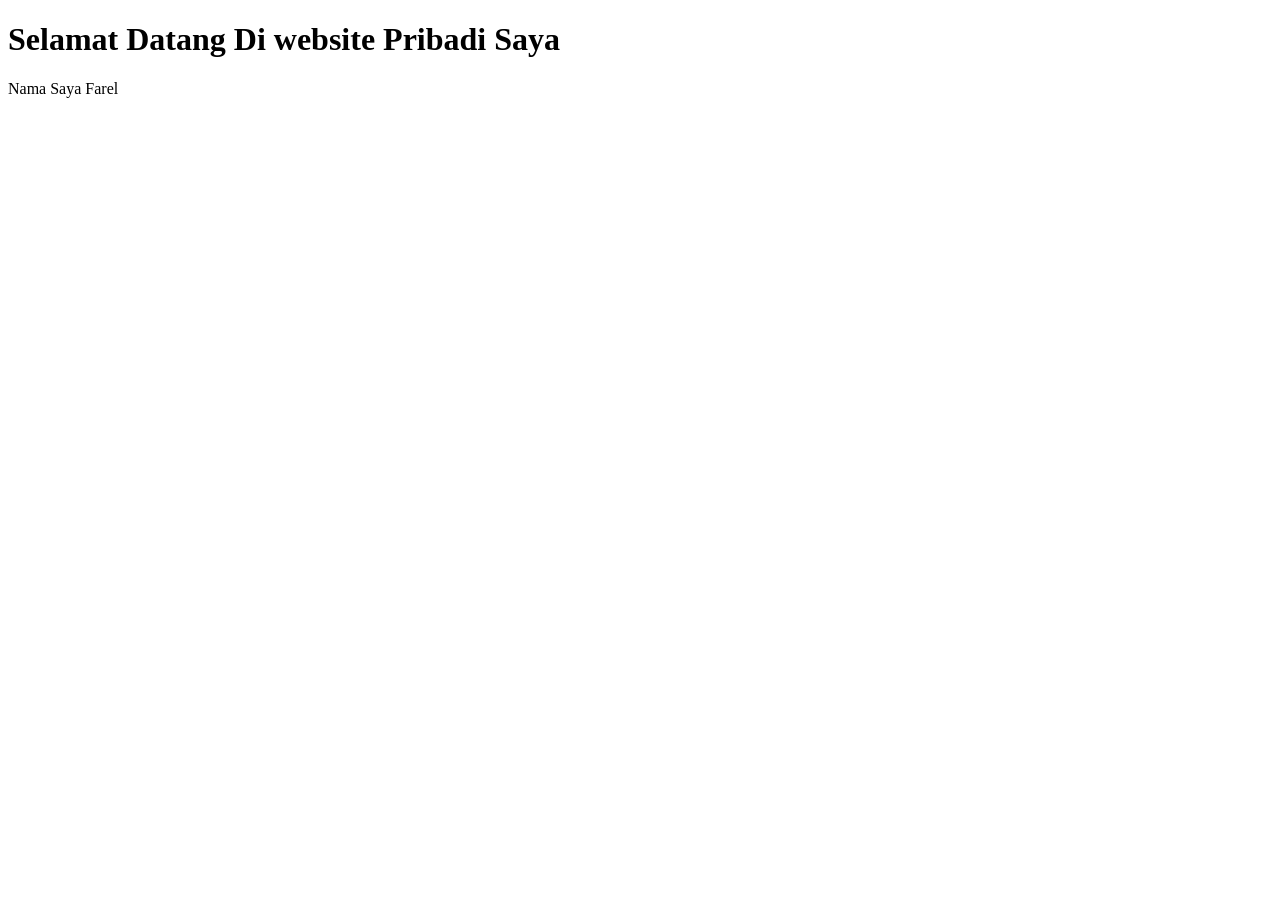
==== index.html @ 72f899a3 "Tambah index.html" ====
<!DOCTYPE html>
<html lang="en">
<head>
    <meta charset="UTF-8">
    <meta name="viewport" content="width=, initial-scale=1.0">
    <title>Document</title>
</head>
<body>
    <h1>Selamat Datang Di website Pribadi Saya </h1>
    </h1>Nama Saya Farel</h2>
    
</body>
</html>
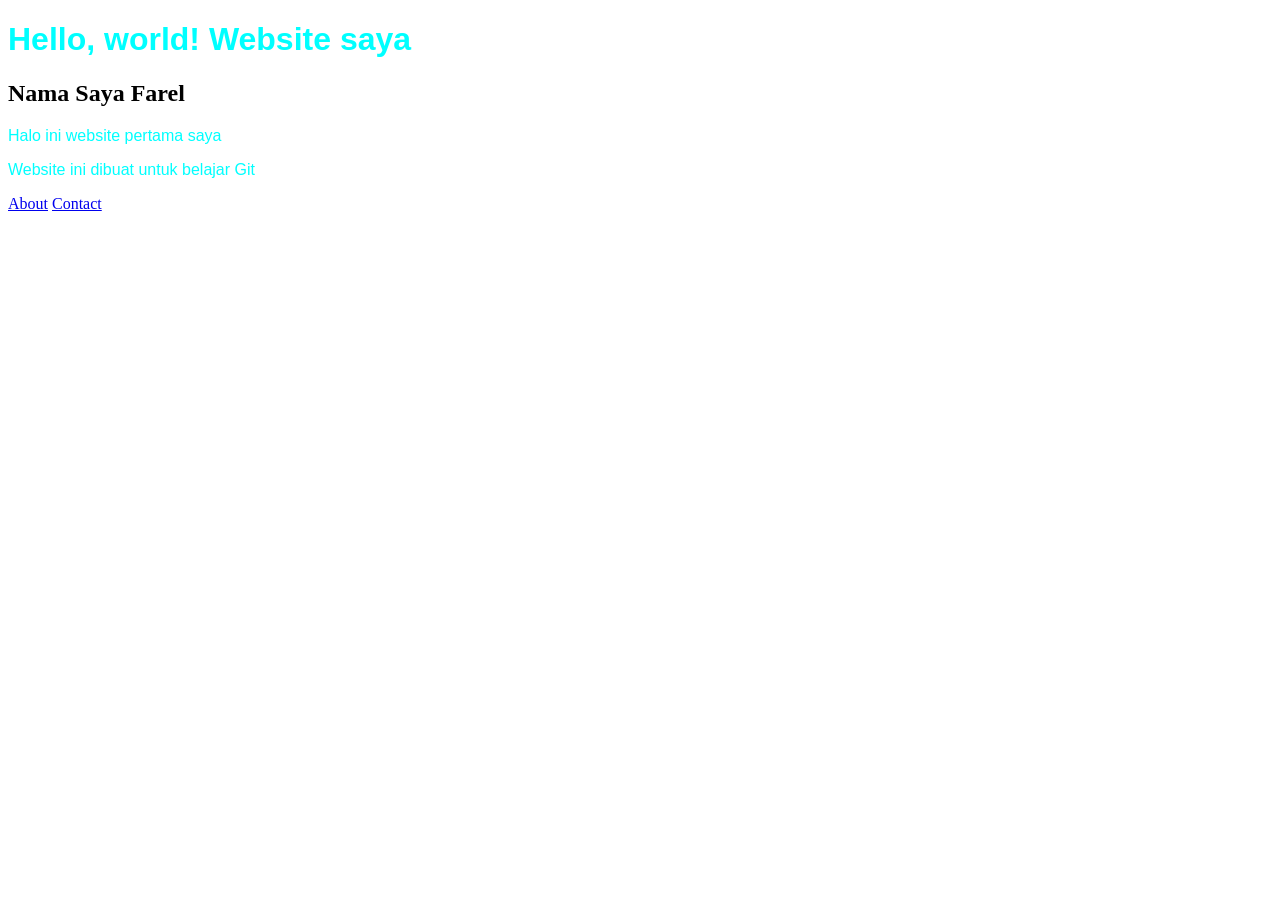
==== commit 7cb8bede: "Update index.html dan tambah style.css" ====
--- a/index.html
+++ b/index.html
@@ -4,10 +4,16 @@
     <meta charset="UTF-8">
     <meta name="viewport" content="width=, initial-scale=1.0">
     <title>Document</title>
+    <link rel="stylesheet" href="style.css">
 </head>
 <body>
-    <h1>Selamat Datang Di website Pribadi Saya </h1>
-    </h1>Nama Saya Farel</h2>
-    
+    <h1 style="color: aqua; ">Hello, world! Website saya</h1>
+    <h2>Nama Saya Farel</h2>
+
+    <p class="WebPertamaSaya">Halo ini website pertama saya</p>
+    <p>Website ini dibuat untuk belajar Git</p>
+
+    <a href="about.html">About</a>
+    <a href="contact.html">Contact</a>
 </body>
 </html>
--- a/style.css
+++ b/style.css
@@ -0,0 +1,8 @@
+p {
+    font-family : Arial, sans-serif;
+    color:#00ffff;
+}
+h1 {
+    font-family : Arial, sans-serif;
+    color:#0000ff;
+}
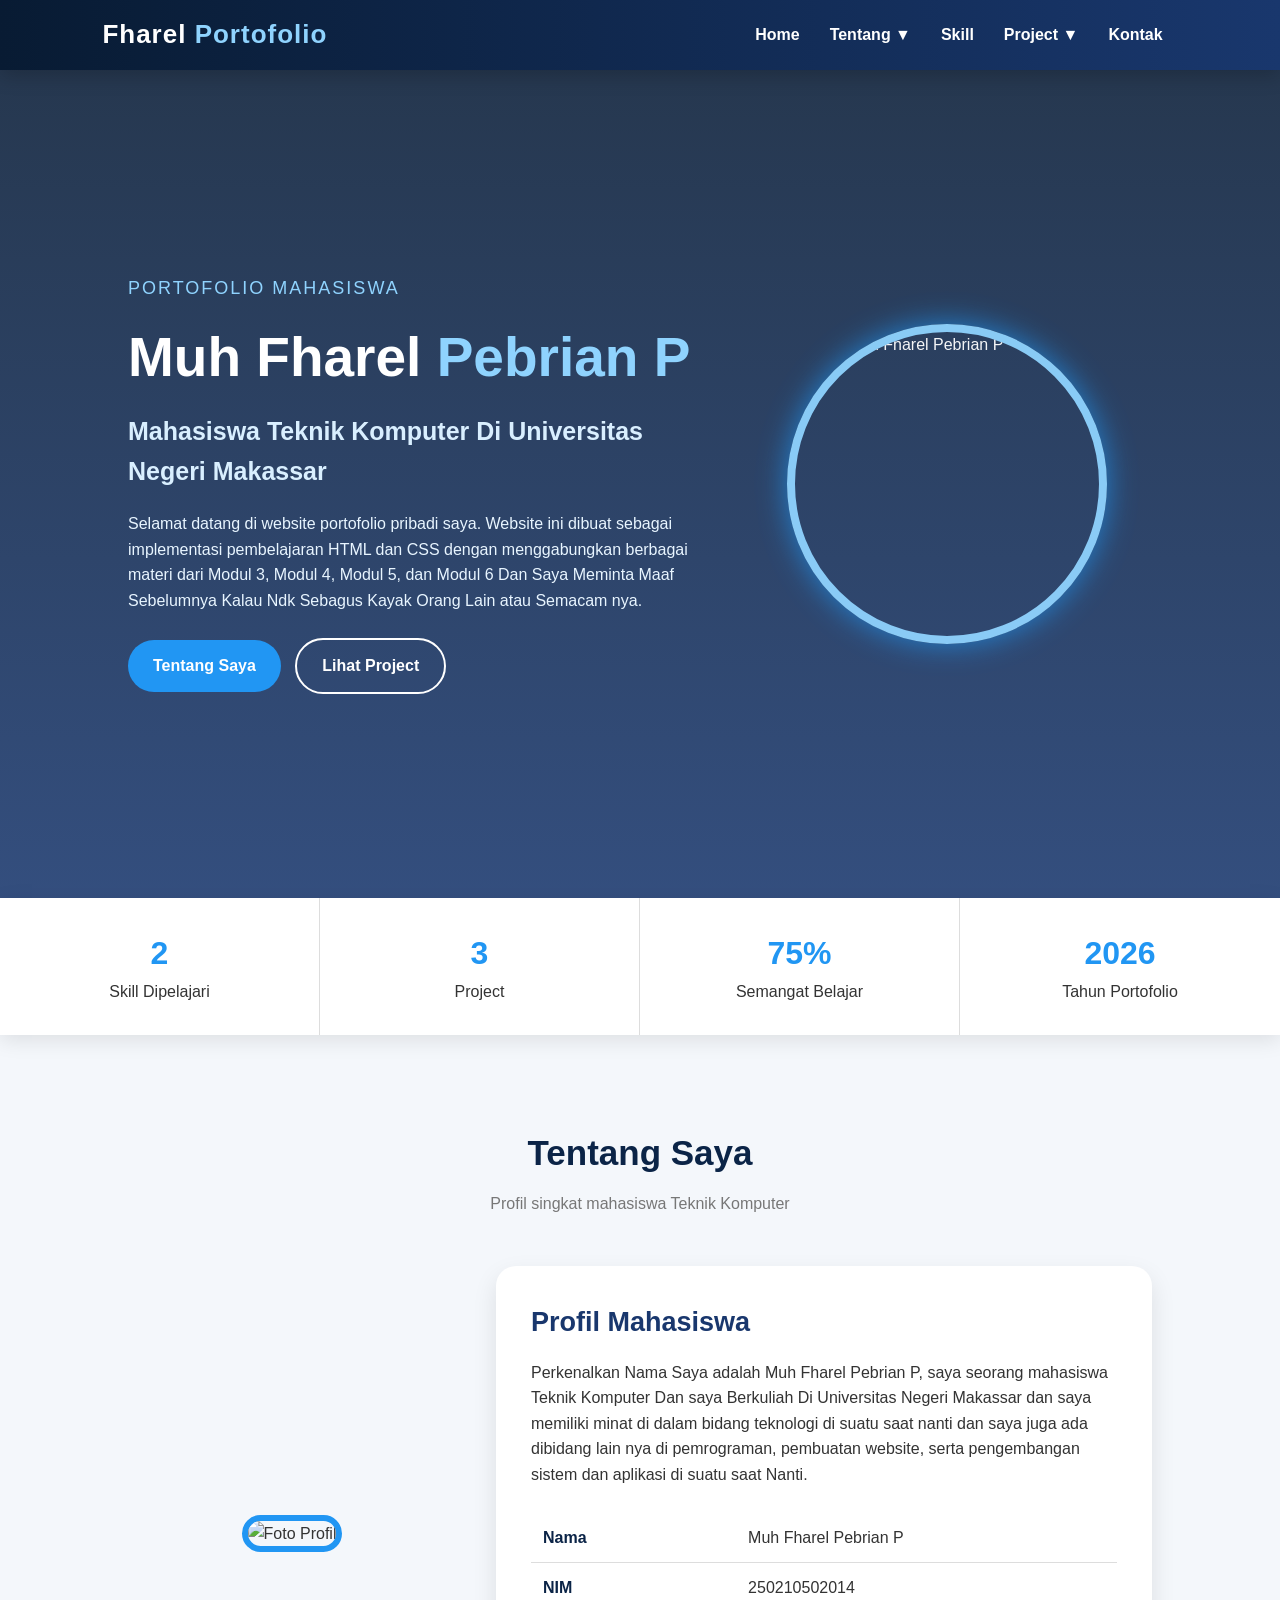
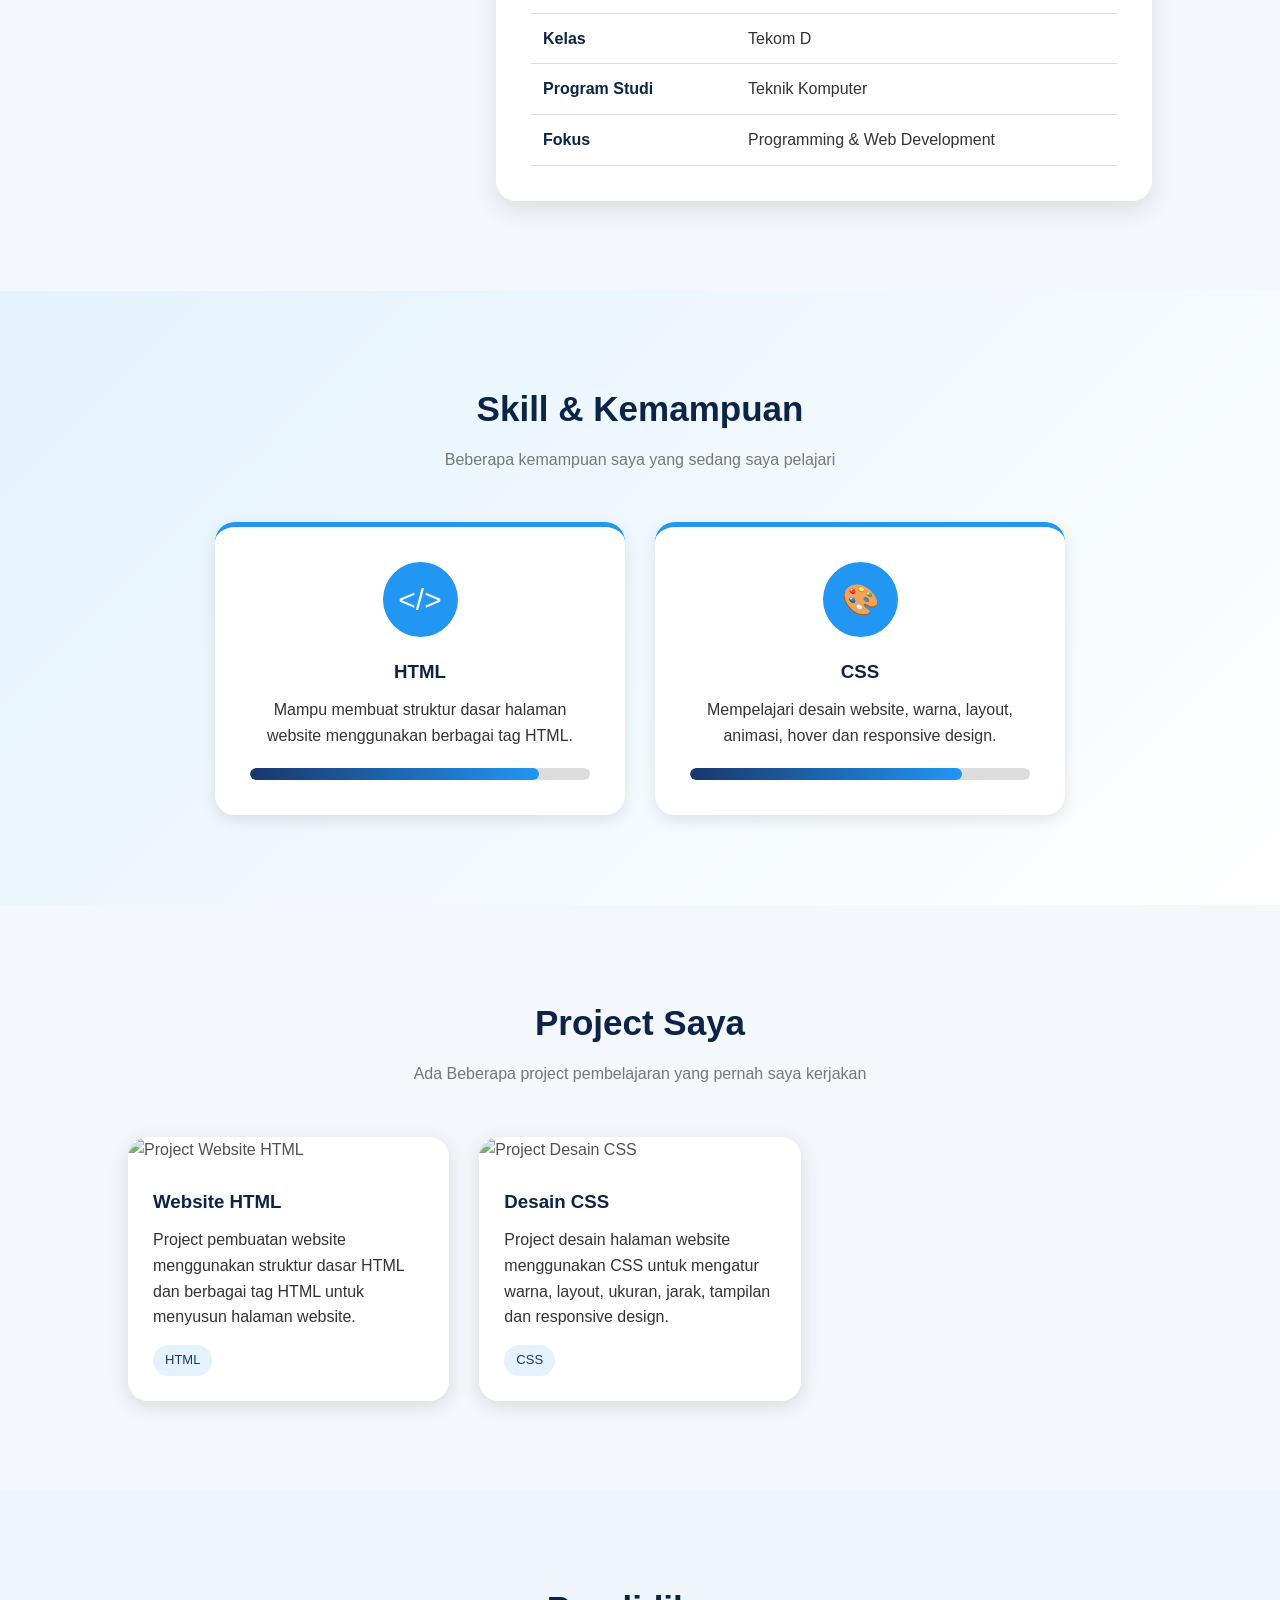
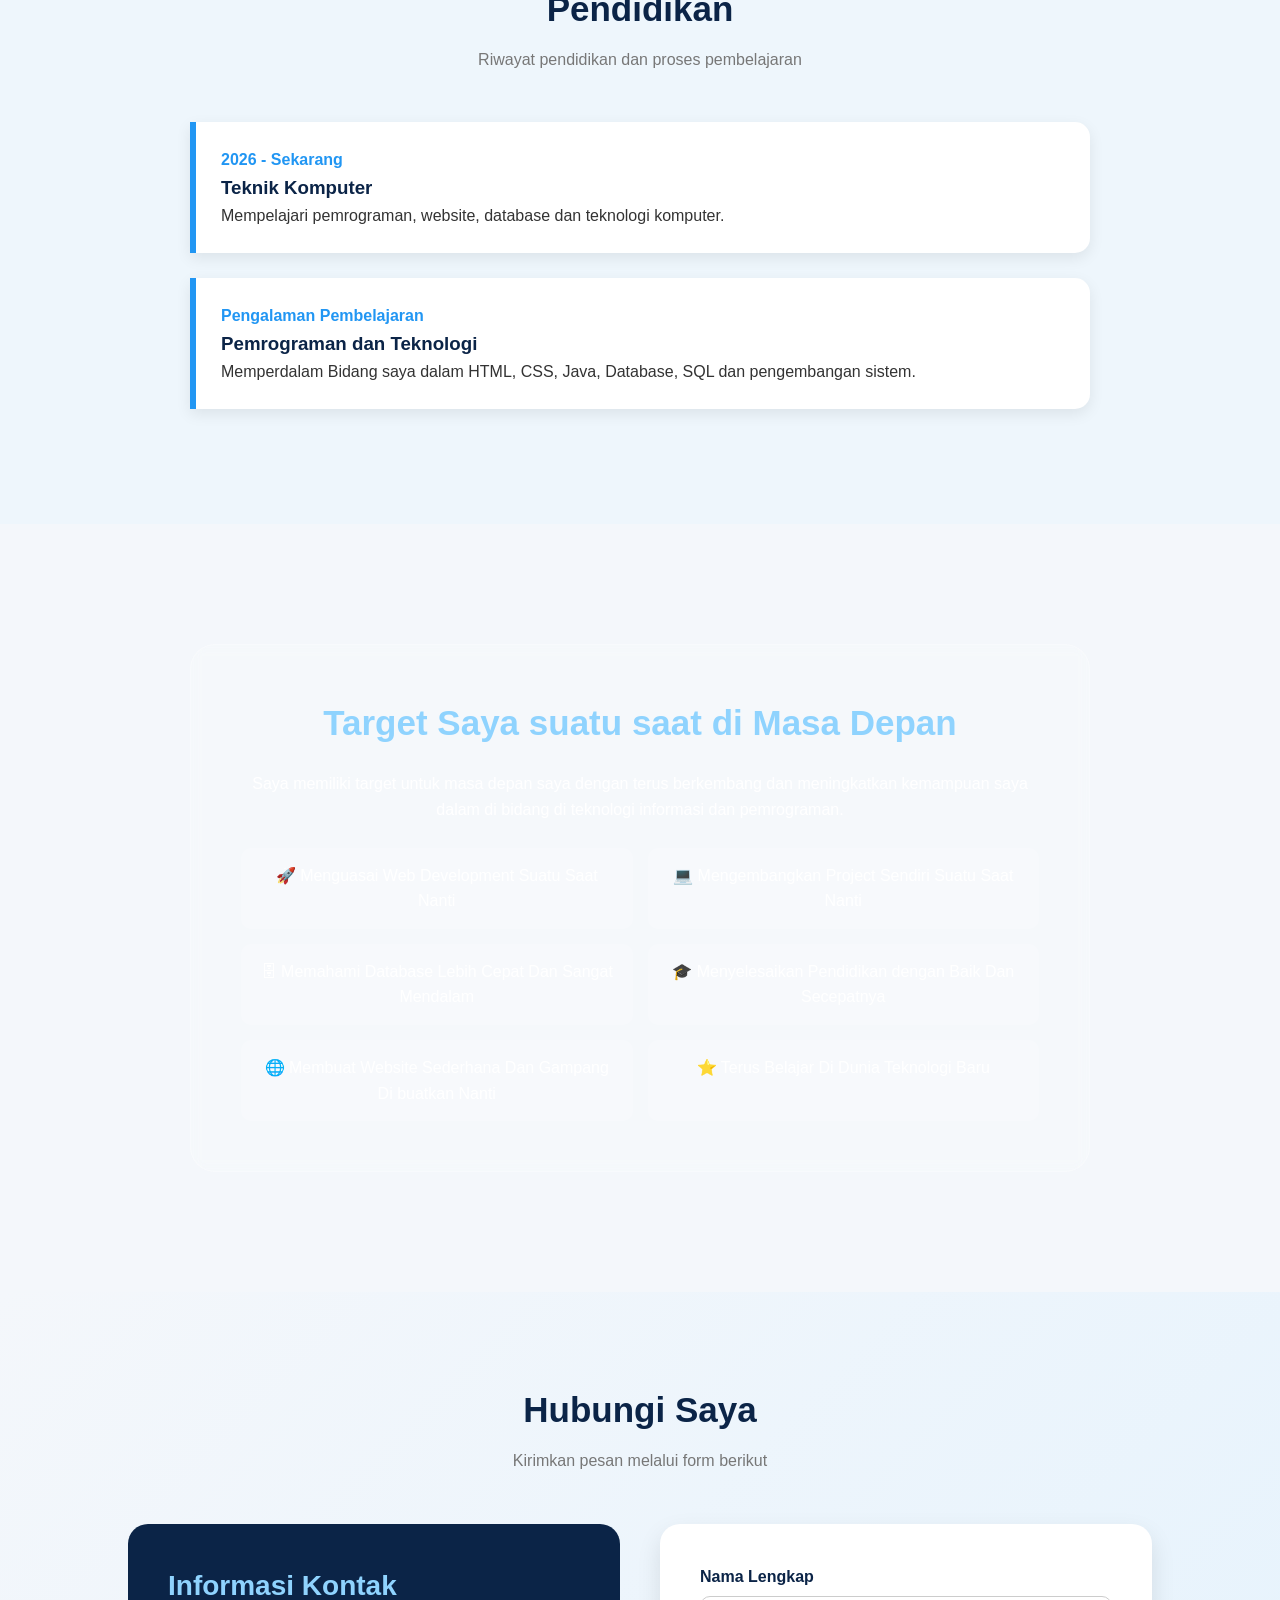
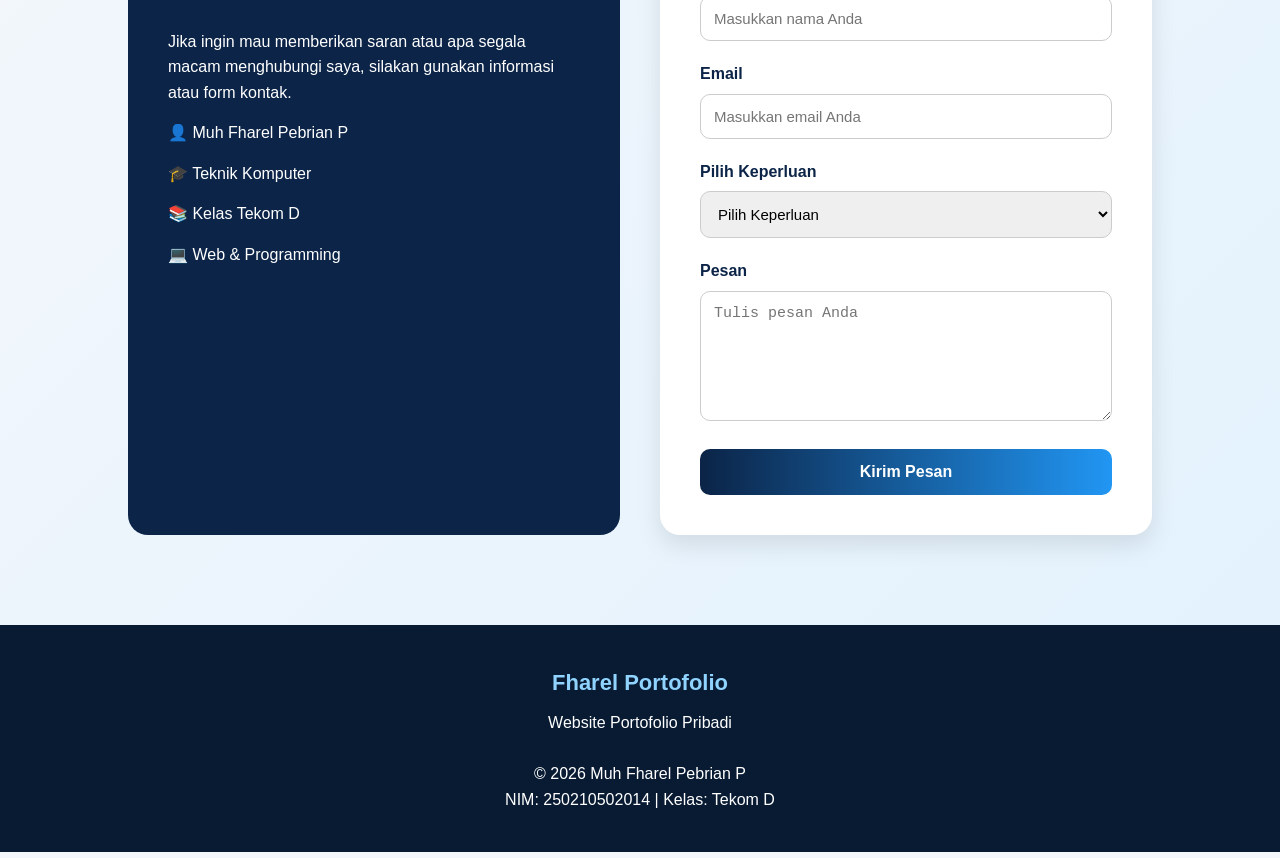
==== commit 5e287766: "Update" ====
--- a/index.html
+++ b/index.html
@@ -1,19 +1,2375 @@
 <!DOCTYPE html>
-<html lang="en">
+<html lang="id">
+
 <head>
+
     <meta charset="UTF-8">
-    <meta name="viewport" content="width=, initial-scale=1.0">
-    <title>Document</title>
-    <link rel="stylesheet" href="style.css">
+
+    <meta name="viewport" content="width=device-width, initial-scale=1.0">
+
+    <title>Portofolio | Muh Fharel Pebrian P</title>
+
+
+    <style>
+
+        /* =========================================
+        RESET DAN PENGATURAN DASAR
+        ========================================= */
+
+        * {
+            margin: 0;
+            padding: 0;
+            box-sizing: border-box;
+            scroll-behavior: smooth;
+        }
+
+
+        :root {
+            --primary: #0b2447;
+            --secondary: #19376d;
+            --blue: #2196f3;
+            --light-blue: #8fd3fe;
+            --dark: #081b33;
+            --white: #ffffff;
+            --gray: #f4f7fb;
+            --text: #333333;
+        }
+
+
+        body {
+            font-family: Arial, Helvetica, sans-serif;
+            background-color: var(--gray);
+            color: var(--text);
+            line-height: 1.6;
+        }
+
+
+        /* =========================================
+        CONTAINER
+        ========================================= */
+
+        .container {
+            width: 100%;
+            max-width: 1200px;
+            margin: auto;
+        }
+
+
+        /* =========================================
+        HEADER DAN NAVBAR
+        ========================================= */
+
+        #header {
+            position: sticky;
+            top: 0;
+            z-index: 999;
+
+            background:
+                linear-gradient(
+                    90deg,
+                    var(--dark),
+                    var(--secondary)
+                );
+
+            box-shadow:
+                0 5px 20px
+                rgba(0, 0, 0, 0.2);
+        }
+
+
+        .navbar {
+            width: 100%;
+            min-height: 70px;
+
+            padding: 0 8%;
+
+            display: flex;
+            justify-content: space-between;
+            align-items: center;
+        }
+
+
+        /* =========================================
+        LOGO
+        ========================================= */
+
+        .logo {
+            color: var(--white);
+
+            font-size: 26px;
+
+            font-weight: bold;
+
+            letter-spacing: 1px;
+        }
+
+
+        .logo span {
+            color: var(--light-blue);
+        }
+
+
+
+
+        .menu {
+            list-style: none;
+
+            display: flex;
+
+            align-items: center;
+        }
+
+
+        .menu li {
+            position: relative;
+
+            list-style: none;
+        }
+
+
+        .menu li a {
+            display: block;
+
+            padding: 22px 15px;
+
+            color: white;
+
+            text-decoration: none;
+
+            font-weight: bold;
+
+            transition: 0.3s;
+        }
+
+
+        .menu li a:hover {
+            background:
+                rgba(255, 255, 255, 0.1);
+
+            color: var(--light-blue);
+        }
+
+
+        /* =========================================
+        DROPDOWN MENU
+        ========================================= */
+
+        .dropdown-content {
+            display: none;
+
+            position: absolute;
+
+            top: 100%;
+            left: 0;
+
+            min-width: 180px;
+
+            background: white;
+
+            border-radius:
+                0 0 10px 10px;
+
+            box-shadow:
+                0 10px 20px
+                rgba(0, 0, 0, 0.2);
+
+            overflow: hidden;
+        }
+
+
+        .dropdown-content li a {
+            color: var(--dark);
+
+            padding: 12px 20px;
+        }
+
+
+        .dropdown-content li a:hover {
+            background: var(--blue);
+
+            color: white;
+        }
+
+
+        .dropdown:hover .dropdown-content {
+            display: block;
+        }
+
+
+        /* =========================================
+        HERO SECTION
+        ========================================= */
+
+        #home {
+            min-height: 92vh;
+
+            display: flex;
+
+            align-items: center;
+
+            justify-content: space-between;
+
+            padding: 70px 10%;
+
+            background:
+
+                linear-gradient(
+                    rgba(8, 27, 51, 0.88),
+                    rgba(25, 55, 109, 0.88)
+                ),
+
+                url("images/project1.jpg");
+
+            background-size: cover;
+
+            background-position: center;
+
+            background-attachment: fixed;
+
+            color: white;
+        }
+
+
+        .hero-text {
+            width: 55%;
+        }
+
+
+        .hero-small {
+            color: var(--light-blue);
+
+            font-size: 18px;
+
+            letter-spacing: 2px;
+        }
+
+
+        .hero-text h1 {
+            font-size: 55px;
+
+            margin: 10px 0;
+        }
+
+
+        .hero-text h1 span {
+            color: var(--light-blue);
+        }
+
+
+        .hero-text h2 {
+            font-size: 25px;
+
+            color: #d9efff;
+
+            margin-bottom: 20px;
+        }
+
+
+        .hero-description {
+            max-width: 600px;
+
+            margin-bottom: 25px;
+
+            color: #e8f5ff;
+        }
+
+
+        /* =========================================
+        BUTTON
+        ========================================= */
+
+        .btn {
+            display: inline-block;
+
+            padding: 13px 25px;
+
+            border-radius: 30px;
+
+            background: var(--blue);
+
+            color: white;
+
+            text-decoration: none;
+
+            font-weight: bold;
+
+            margin-right: 10px;
+
+            transition: 0.3s;
+        }
+
+
+        .btn:hover {
+            background: white;
+
+            color: var(--primary);
+
+            transform:
+                translateY(-5px);
+        }
+
+
+        .btn-outline {
+            background: transparent;
+
+            border: 2px solid white;
+        }
+
+        /* =========================================
+        FOTO PROFIL HERO
+        ========================================= */
+
+        .hero-image {
+            width: 40%;
+
+            display: flex;
+
+            justify-content: center;
+        }
+
+        .hero-image img {
+            width: 320px;
+
+            height: 320px;
+
+            object-fit: cover;
+
+            border:
+                8px solid
+                var(--light-blue);
+
+            border-radius: 50%;
+
+            box-shadow:
+                0 0 30px
+                rgba(33, 150, 243, 0.8);
+
+            opacity: 0.95;
+
+            transition: 0.5s;
+        }
+
+
+        .hero-image img:hover {
+            opacity: 1;
+
+            transform:
+                scale(1.07)
+                rotate(2deg);
+        }
+
+
+        /* =========================================
+        STATISTIK
+        ========================================= */
+
+        .stats {
+            background: white;
+
+            display: grid;
+
+            grid-template-columns:
+                repeat(4, 1fr);
+
+            box-shadow:
+                0 5px 20px
+                rgba(0, 0, 0, 0.1);
+        }
+
+
+        .stat-box {
+            padding: 30px;
+
+            text-align: center;
+
+            border-right:
+                1px solid #dddddd;
+        }
+
+
+        .stat-box:last-child {
+            border-right: none;
+        }
+
+
+        .stat-box h2 {
+            color: var(--blue);
+
+            font-size: 32px;
+        }
+
+
+        /* =========================================
+        SECTION UMUM
+        ========================================= */
+
+        .section {
+            padding: 90px 10%;
+        }
+
+
+        .section-title {
+            text-align: center;
+
+            margin-bottom: 50px;
+        }
+
+
+        .section-title h2 {
+            color: var(--primary);
+
+            font-size: 35px;
+        }
+
+
+        .section-title p {
+            color: #777777;
+
+            margin-top: 10px;
+        }
+
+
+        /* =========================================
+        ABOUT SECTION
+        ========================================= */
+
+        .about-container {
+            display: grid;
+
+            grid-template-columns:
+                1fr 2fr;
+
+            gap: 40px;
+
+            align-items: center;
+        }
+
+
+        .about-image {
+            text-align: center;
+        }
+
+
+        .about-image img {
+            width: 260px;
+
+            height: 330px;
+
+            object-fit: cover;
+
+            border-radius: 20px;
+
+            border:
+                6px solid
+                var(--blue);
+
+            transition: 0.4s;
+        }
+
+
+        .about-image img:hover {
+            transform:
+                scale(1.03);
+        }
+
+
+        .about-content {
+            background: white;
+
+            padding: 35px;
+
+            border-radius: 20px;
+
+            box-shadow:
+                0 10px 25px
+                rgba(0, 0, 0, 0.1);
+        }
+
+
+        .about-content h3 {
+            color: var(--secondary);
+
+            margin-bottom: 15px;
+
+            font-size: 27px;
+        }
+
+
+        /* =========================================
+        TABEL PROFIL
+        ========================================= */
+
+        .profile-table {
+            width: 100%;
+
+            margin-top: 25px;
+
+            border-collapse: collapse;
+        }
+
+
+        .profile-table td {
+            padding: 12px;
+
+            border-bottom:
+                1px solid #dddddd;
+        }
+
+
+        .profile-table td:first-child {
+            font-weight: bold;
+
+            color: var(--primary);
+
+            width: 35%;
+        }
+
+
+        /* =========================================
+        SKILL SECTION
+        HANYA HTML DAN CSS
+        ========================================= */
+
+        #skill {
+            background:
+
+                linear-gradient(
+                    135deg,
+                    #e3f2fd,
+                    #ffffff
+                );
+        }
+
+
+        .skill-grid {
+            display: grid;
+
+            grid-template-columns:
+                repeat(2, 1fr);
+
+            gap: 30px;
+
+            max-width: 850px;
+
+            margin: auto;
+        }
+
+
+        .skill-card {
+            background: white;
+
+            padding: 35px;
+
+            text-align: center;
+
+            border-radius: 20px;
+
+            box-shadow:
+                0 5px 15px
+                rgba(0, 0, 0, 0.1);
+
+            transition: 0.4s;
+
+            border-top:
+                5px solid
+                var(--blue);
+        }
+
+
+        .skill-card:hover {
+            transform:
+                translateY(-12px);
+
+            box-shadow:
+                0 15px 30px
+                rgba(0, 0, 0, 0.15);
+        }
+
+
+        .skill-icon {
+            width: 75px;
+
+            height: 75px;
+
+            margin:
+                auto auto 20px;
+
+            border-radius: 50%;
+
+            display: flex;
+
+            align-items: center;
+
+            justify-content: center;
+
+            background: var(--blue);
+
+            color: white;
+
+            font-size: 30px;
+        }
+
+
+        .skill-card h3 {
+            color: var(--primary);
+
+            margin-bottom: 10px;
+        }
+
+
+        /* =========================================
+        PROGRESS BAR
+        ========================================= */
+
+        .progress-container {
+            margin-top: 20px;
+        }
+
+
+        .progress {
+            width: 100%;
+
+            height: 12px;
+
+            background: #dddddd;
+
+            border-radius: 20px;
+
+            overflow: hidden;
+        }
+
+
+        .progress-value {
+            height: 100%;
+
+            background:
+
+                linear-gradient(
+                    90deg,
+                    var(--secondary),
+                    var(--blue)
+                );
+
+            border-radius: 20px;
+        }
+
+
+        /* =========================================
+        PROJECT SECTION
+        ========================================= */
+
+        .project-grid {
+            display: grid;
+
+            grid-template-columns:
+                repeat(3, 1fr);
+
+            gap: 30px;
+        }
+
+
+        .project-card {
+            background: white;
+
+            border-radius: 20px;
+
+            overflow: hidden;
+
+            box-shadow:
+                0 5px 20px
+                rgba(0, 0, 0, 0.12);
+
+            transition: 0.4s;
+        }
+
+
+        .project-card:hover {
+            transform:
+                translateY(-10px);
+        }
+
+
+        .project-image {
+            overflow: hidden;
+        }
+
+
+        .project-image img {
+            width: 100%;
+
+            height: 200px;
+
+            object-fit: cover;
+
+            opacity: 0.85;
+
+            transition: 0.5s;
+        }
+
+
+        .project-card:hover
+        .project-image img {
+            transform:
+                scale(1.12);
+
+            opacity: 1;
+        }
+
+
+        .project-content {
+            padding: 25px;
+        }
+
+
+        .project-content h3 {
+            color: var(--primary);
+
+            margin-bottom: 10px;
+        }
+
+
+        .project-tag {
+            display: inline-block;
+
+            margin-top: 15px;
+
+            padding: 5px 12px;
+
+            background: #e3f2fd;
+
+            color: var(--secondary);
+
+            border-radius: 20px;
+
+            font-size: 13px;
+        }
+
+
+        /* =========================================
+        PENDIDIKAN
+        ========================================= */
+
+        #education {
+            background: #eef6fc;
+        }
+
+
+        .education-container {
+            max-width: 900px;
+
+            margin: auto;
+        }
+
+
+        .education-card {
+            background: white;
+
+            margin-bottom: 25px;
+
+            padding: 25px;
+
+            border-left:
+                6px solid
+                var(--blue);
+
+            border-radius:
+                0 15px 15px 0;
+
+            box-shadow:
+                0 5px 15px
+                rgba(0, 0, 0, 0.08);
+        }
+
+
+        .education-card h3 {
+            color: var(--primary);
+        }
+
+
+        .education-year {
+            color: var(--blue);
+
+            font-weight: bold;
+        }
+
+
+        /* =========================================
+        TARGET SECTION
+        ========================================= */
+
+        #target {
+            padding: 120px 10%;
+
+            background:
+
+                linear-gradient(
+                    rgba(8, 27, 51, 0.75),
+                    rgba(8, 27, 51, 0.75)
+                ),
+
+                url("images/project5.jpg");
+
+            background-size: cover;
+
+            background-position: center;
+
+            background-attachment: fixed;
+        }
+
+
+        .target-container {
+            max-width: 900px;
+
+            margin: auto;
+
+            padding: 50px;
+
+            text-align: center;
+
+            color: white;
+
+            background:
+                rgba(255, 255, 255, 0.15);
+
+            border:
+                1px solid
+                rgba(255, 255, 255, 0.3);
+
+            border-radius: 25px;
+
+            backdrop-filter: blur(7px);
+        }
+
+
+        .target-container h2 {
+            color: var(--light-blue);
+
+            font-size: 35px;
+
+            margin-bottom: 20px;
+        }
+
+
+        .target-list {
+            list-style: none;
+
+            margin-top: 25px;
+
+            display: grid;
+
+            grid-template-columns:
+                repeat(2, 1fr);
+
+            gap: 15px;
+        }
+
+
+        .target-list li {
+            background:
+                rgba(255, 255, 255, 0.15);
+
+            padding: 15px;
+
+            border-radius: 10px;
+        }
+
+
+        /* =========================================
+        CONTACT SECTION
+        ========================================= */
+
+        #contact {
+            background:
+
+                linear-gradient(
+                    135deg,
+                    #f4f7fb,
+                    #e3f2fd
+                );
+        }
+
+
+        .contact-container {
+            display: grid;
+
+            grid-template-columns:
+                1fr 1fr;
+
+            gap: 40px;
+        }
+
+
+        .contact-info {
+            background: var(--primary);
+
+            color: white;
+
+            padding: 40px;
+
+            border-radius: 20px;
+        }
+
+
+        .contact-info h3 {
+            color: var(--light-blue);
+
+            font-size: 28px;
+
+            margin-bottom: 20px;
+        }
+
+
+        .contact-info p {
+            margin: 15px 0;
+        }
+
+
+        /* =========================================
+        FORM KONTAK
+        ========================================= */
+
+        .contact-form {
+            background: white;
+
+            padding: 40px;
+
+            border-radius: 20px;
+
+            box-shadow:
+                0 10px 25px
+                rgba(0, 0, 0, 0.1);
+        }
+
+
+        .form-group {
+            margin-bottom: 20px;
+        }
+
+
+        .form-group label {
+            display: block;
+
+            margin-bottom: 7px;
+
+            font-weight: bold;
+
+            color: var(--primary);
+        }
+
+
+        .form-group input,
+        .form-group textarea,
+        .form-group select {
+            width: 100%;
+
+            padding: 13px;
+
+            border:
+                1px solid #cccccc;
+
+            border-radius: 10px;
+
+            outline: none;
+
+            font-size: 15px;
+        }
+
+
+        .form-group input:focus,
+        .form-group textarea:focus,
+        .form-group select:focus {
+            border-color: var(--blue);
+
+            box-shadow:
+                0 0 5px
+                rgba(33, 150, 243, 0.4);
+        }
+
+
+        .submit-btn {
+            width: 100%;
+
+            padding: 14px;
+
+            border: none;
+
+            border-radius: 10px;
+
+            background:
+
+                linear-gradient(
+                    90deg,
+                    var(--primary),
+                    var(--blue)
+                );
+
+            color: white;
+
+            font-size: 16px;
+
+            font-weight: bold;
+
+            cursor: pointer;
+
+            transition: 0.3s;
+        }
+
+
+        .submit-btn:hover {
+            transform:
+                scale(1.03);
+        }
+
+
+        /* =========================================
+        FOOTER
+        ========================================= */
+
+        footer {
+            background: var(--dark);
+
+            color: white;
+
+            padding: 40px 10%;
+
+            text-align: center;
+        }
+
+
+        .footer-title {
+            color: var(--light-blue);
+
+            font-size: 22px;
+
+            margin-bottom: 10px;
+        }
+
+
+        /* =========================================
+        RESPONSIVE TABLET
+        ========================================= */
+
+        @media screen and (max-width: 1000px) {
+
+            .project-grid {
+                grid-template-columns:
+                    repeat(2, 1fr);
+            }
+
+        }
+
+
+        /* =========================================
+        RESPONSIVE MOBILE
+        ========================================= */
+
+        @media screen and (max-width: 768px) {
+
+            .navbar {
+                flex-direction: column;
+
+                padding: 15px;
+            }
+
+
+            .menu {
+                flex-wrap: wrap;
+
+                justify-content: center;
+
+                margin-top: 10px;
+            }
+
+
+            .menu li a {
+                padding: 10px;
+            }
+
+
+            #home {
+                flex-direction:
+                    column-reverse;
+
+                text-align: center;
+            }
+
+
+            .hero-text,
+            .hero-image {
+                width: 100%;
+            }
+
+
+            .hero-image {
+                margin-bottom: 30px;
+            }
+
+
+            .hero-text h1 {
+                font-size: 38px;
+            }
+
+
+            .hero-image img {
+                width: 240px;
+
+                height: 240px;
+            }
+
+
+            .about-container {
+                grid-template-columns: 1fr;
+            }
+
+
+            .stats {
+                grid-template-columns:
+                    repeat(2, 1fr);
+            }
+
+
+            .skill-grid {
+                grid-template-columns: 1fr;
+            }
+
+
+            .project-grid {
+                grid-template-columns: 1fr;
+            }
+
+
+            .contact-container {
+                grid-template-columns: 1fr;
+            }
+
+
+            .target-list {
+                grid-template-columns: 1fr;
+            }
+
+        }
+
+    </style>
+
 </head>
+
+
 <body>
-    <h1 style="color: aqua; ">Hello, world! Website saya</h1>
-    <h2>Nama Saya Farel</h2>
-
-    <p class="WebPertamaSaya">Halo ini website pertama saya</p>
-    <p>Website ini dibuat untuk belajar Git</p>
-
-    <a href="about.html">About</a>
-    <a href="contact.html">Contact</a>
+
+
+    <!-- =========================================
+        HEADER
+    ========================================= -->
+
+    <header id="header">
+
+        <nav class="navbar">
+
+
+            <div class="logo">
+
+                Fharel<span> Portofolio</span>
+
+            </div>
+
+
+
+            <ul class="menu">
+
+
+                <li>
+
+                    <a href="#home">
+                        Home
+                    </a>
+
+                </li>
+
+
+
+                <li class="dropdown">
+
+
+                    <a href="#about">
+
+                        Tentang ▼
+
+                    </a>
+
+
+
+                    <ul class="dropdown-content">
+
+
+                        <li>
+
+                            <a href="#about">
+
+                                Profil Saya
+
+                            </a>
+
+                        </li>
+
+
+                        <li>
+
+                            <a href="#education">
+
+                                Pendidikan
+
+                            </a>
+
+                        </li>
+
+
+                        <li>
+
+                            <a href="#target">
+
+                                Target
+
+                            </a>
+
+                        </li>
+
+
+                    </ul>
+
+
+                </li>
+
+
+
+                <li>
+
+                    <a href="#skill">
+
+                        Skill
+
+                    </a>
+
+                </li>
+
+
+
+                <li class="dropdown">
+
+
+                    <a href="#project">
+
+                        Project ▼
+
+                    </a>
+
+
+
+                    <ul class="dropdown-content">
+
+
+                        <li>
+
+                            <a href="#project">
+
+                                HTML & CSS
+
+                            </a>
+
+                        </li>
+
+
+                        <li>
+
+                            <a href="#project">
+
+                                Java
+
+                            </a>
+
+                        </li>
+
+
+                        <li>
+
+                            <a href="#project">
+
+                                Database
+
+                            </a>
+
+                        </li>
+
+
+                    </ul>
+
+
+                </li>
+
+
+
+                <li>
+
+                    <a href="#contact">
+
+                        Kontak
+
+                    </a>
+
+                </li>
+
+
+            </ul>
+
+
+        </nav>
+
+    </header>
+
+
+
+    <!-- =========================================
+        HOME
+    ========================================= -->
+
+    <section id="home">
+
+
+        <div class="hero-text">
+
+
+            <p class="hero-small">
+
+                PORTOFOLIO MAHASISWA
+
+            </p>
+
+
+            <h1>
+
+                Muh Fharel
+
+                <span>
+
+                    Pebrian P
+
+                </span>
+
+            </h1>
+
+
+            <h2>
+
+                Mahasiswa Teknik Komputer Di Universitas Negeri Makassar
+
+            </h2>
+
+
+
+            <p class="hero-description">
+
+                Selamat datang di website portofolio pribadi saya.
+                Website ini dibuat sebagai implementasi pembelajaran
+                HTML dan CSS dengan menggabungkan berbagai materi
+                dari Modul 3, Modul 4, Modul 5, dan Modul 6 Dan Saya Meminta Maaf Sebelumnya 
+                Kalau Ndk Sebagus Kayak Orang Lain atau Semacam nya.
+
+            </p>
+
+
+            <a href="#about" class="btn">
+
+                Tentang Saya
+
+            </a>
+
+
+
+            <a href="#project" class="btn btn-outline">
+
+                Lihat Project
+
+            </a>
+
+
+        </div>
+
+
+
+        <div class="hero-image">
+
+
+            <img
+                src="c:\Users\MUH FHAREL PEBRIAN\Downloads\WhatsApp Image 2026-09-06 at 18.04.40.jpeg"
+                alt="Foto Muh Fharel Pebrian P">
+
+        </div>
+
+
+    </section>
+
+    <!-- =========================================
+        STATISTIK
+    ========================================= -->
+
+    <section class="stats">
+
+
+        <div class="stat-box">
+
+            <h2>
+
+                2
+
+            </h2>
+
+            <p>
+
+                Skill Dipelajari
+
+            </p>
+
+        </div>
+
+
+
+        <div class="stat-box">
+
+            <h2>
+
+                3 
+
+            </h2>
+
+            <p>
+
+                Project
+
+            </p>
+
+        </div>
+
+
+        <div class="stat-box">
+
+            <h2>
+
+                75%
+
+            </h2>
+
+            <p>
+
+                Semangat Belajar
+
+            </p>
+
+        </div>
+
+
+        <div class="stat-box">
+
+            <h2>
+
+                2026
+
+            </h2>
+
+            <p>
+
+                Tahun Portofolio
+
+            </p>
+
+        </div>
+
+
+    </section>
+
+
+
+    <!-- =========================================
+        ABOUT
+    ========================================= -->
+
+    <section id="about" class="section">
+
+
+        <div class="section-title">
+
+
+            <h2>
+
+                Tentang Saya
+
+            </h2>
+
+
+            <p>
+
+                Profil singkat mahasiswa Teknik Komputer
+
+            </p>
+
+
+        </div>
+
+
+
+        <div class="about-container">
+
+
+            <div class="about-image">
+
+
+                <img
+                    src="c:\Users\MUH FHAREL PEBRIAN\Downloads\WhatsApp Image 2026-09-06 at 18.04.40.jpeg"
+                    alt="Foto Profil">
+
+
+            </div>
+
+
+
+            <div class="about-content">
+
+
+                <h3>
+
+                    Profil Mahasiswa
+
+                </h3>
+
+
+
+                <p>
+
+                    Perkenalkan Nama Saya adalah Muh Fharel Pebrian P, saya seorang mahasiswa Teknik Komputer Dan saya Berkuliah Di Universitas Negeri Makassar 
+                    dan saya memiliki minat di dalam bidang teknologi di suatu saat nanti
+                    dan saya juga ada dibidang lain nya di pemrograman, pembuatan website, serta
+                    pengembangan sistem dan aplikasi di suatu saat Nanti.
+
+                </p>
+
+                <table class="profile-table">
+
+
+                    <tr>
+
+                        <td>
+
+                            Nama
+
+                        </td>
+
+                        <td>
+
+                            Muh Fharel Pebrian P
+
+                        </td>
+
+                    </tr>
+
+
+
+                    <tr>
+
+                        <td>
+
+                            NIM
+
+                        </td>
+
+                        <td>
+
+                            250210502014
+
+                        </td>
+
+                    </tr>
+
+
+
+                    <tr>
+
+                        <td>
+
+                            Kelas
+
+                        </td>
+
+                        <td>
+
+                            Tekom D
+
+                        </td>
+
+                    </tr>
+
+
+
+                    <tr>
+
+                        <td>
+
+                            Program Studi
+
+                        </td>
+
+                        <td>
+
+                            Teknik Komputer
+
+                        </td>
+
+                    </tr>
+
+
+
+                    <tr>
+
+                        <td>
+
+                            Fokus
+
+                        </td>
+
+                        <td>
+
+                            Programming & Web Development
+
+                        </td>
+
+                    </tr>
+
+
+                </table>
+
+
+            </div>
+
+
+        </div>
+
+
+    </section>
+
+
+
+    <!-- =========================================
+        SKILL
+        HANYA HTML DAN CSS
+    ========================================= -->
+
+    <section id="skill" class="section">
+
+
+        <div class="section-title">
+
+
+            <h2>
+
+                Skill & Kemampuan
+
+            </h2>
+
+
+            <p>
+
+                Beberapa kemampuan saya yang sedang saya pelajari
+
+            </p>
+
+
+        </div>
+
+
+
+        <div class="skill-grid">
+
+
+            <!-- HTML -->
+
+            <div class="skill-card">
+
+
+                <div class="skill-icon">
+
+                    &lt;/&gt;
+
+                </div>
+
+
+
+                <h3>
+
+                    HTML
+
+                </h3>
+
+
+
+                <p>
+
+                    Mampu membuat struktur dasar halaman website
+                    menggunakan berbagai tag HTML.
+
+                </p>
+
+
+
+                <div class="progress-container">
+
+
+                    <div class="progress">
+
+
+                        <div
+                            class="progress-value"
+                            style="width: 85%;">
+
+                        </div>
+
+
+                    </div>
+
+
+                </div>
+
+
+            </div>
+
+
+
+            <!-- CSS -->
+
+            <div class="skill-card">
+
+
+                <div class="skill-icon">
+
+                    🎨
+
+                </div>
+
+
+
+                <h3>
+
+                    CSS
+
+                </h3>
+
+
+
+                <p>
+
+                    Mempelajari desain website, warna, layout,
+                    animasi, hover dan responsive design.
+
+                </p>
+
+
+
+                <div class="progress-container">
+
+
+                    <div class="progress">
+
+
+                        <div
+                            class="progress-value"
+                            style="width: 80%;">
+
+                        </div>
+
+
+                    </div>
+
+
+                </div>
+
+
+            </div>
+
+
+        </div>
+
+
+    </section>
+
+
+
+    <!-- =========================================
+        PROJECT
+        SEKARANG HANYA 2 PROJECT:
+        1. WEBSITE HTML
+        2. DESAIN CSS
+    ========================================= -->
+
+    <section id="project" class="section">
+
+
+        <div class="section-title">
+
+
+            <h2>
+
+                Project Saya
+
+            </h2>
+
+
+            <p>
+
+        Ada Beberapa project pembelajaran yang pernah saya kerjakan
+
+            </p>
+
+
+        </div>
+
+
+
+        <div class="project-grid">
+
+
+            <!-- =====================================
+                PROJECT 1
+                WEBSITE HTML
+            ====================================== -->
+
+            <div class="project-card">
+
+
+                <div class="project-image">
+
+
+                    <img
+                        src="c:\Users\MUH FHAREL PEBRIAN\Downloads\WhatsApp Image 2026-09-06 at 19.28.43.jpg.jpeg"
+                        alt="Project Website HTML">
+
+
+                </div>
+
+
+                <div class="project-content">
+
+
+                    <h3>
+
+                        Website HTML
+
+                    </h3>
+
+
+                    <p>
+
+                        Project pembuatan website menggunakan
+                        struktur dasar HTML dan berbagai tag
+                        HTML untuk menyusun halaman website.
+
+                    </p>
+
+
+                    <span class="project-tag">
+
+                        HTML
+
+                    </span>
+
+
+                </div>
+
+
+            </div>
+
+
+            <!-- =====================================
+                PROJECT 2
+                DESAIN CSS
+            ====================================== -->
+
+            <div class="project-card">
+
+
+                <div class="project-image">
+
+
+                    <img
+                        src="c:\Users\MUH FHAREL PEBRIAN\Downloads\WhatsApp Image 2026-09-06 at 21.21.32.jpeg"
+                        alt="Project Desain CSS">
+
+
+                </div>
+
+
+
+                <div class="project-content">
+
+
+                    <h3>
+
+                        Desain CSS
+
+                    </h3>
+
+
+                    <p>
+
+                        Project desain halaman website menggunakan
+                        CSS untuk mengatur warna, layout, ukuran,
+                        jarak, tampilan dan responsive design.
+
+                    </p>
+
+
+                    <span class="project-tag">
+
+                        CSS
+
+                    </span>
+
+
+                </div>
+
+
+            </div>
+
+
+
+                    </span>
+
+
+                </div>
+
+
+            </div>
+
+                    </span>
+
+
+                </div>
+
+
+            </div>
+
+
+        </div>
+
+
+    </section>
+
+    <!-- =========================================
+        PENDIDIKAN
+    ========================================= -->
+
+    <section id="education" class="section">
+
+
+        <div class="section-title">
+
+
+            <h2>
+
+                Pendidikan
+
+            </h2>
+
+            <p>
+
+                Riwayat pendidikan dan proses pembelajaran
+
+            </p>
+
+        </div>
+
+
+        <div class="education-container">
+
+
+            <div class="education-card">
+
+                <span class="education-year">
+
+                    2026 - Sekarang
+
+                </span>
+
+                <h3>
+
+                    Teknik Komputer
+
+                </h3>
+
+                <p>
+
+                    Mempelajari pemrograman, website,
+                    database dan teknologi komputer.
+
+                </p>
+
+
+            </div>
+
+
+            <div class="education-card">
+
+
+                <span class="education-year">
+
+                    Pengalaman Pembelajaran
+
+                </span>
+
+                <h3>
+
+                    Pemrograman dan Teknologi
+
+                </h3>
+
+
+                <p>
+
+                    Memperdalam Bidang saya dalam HTML, CSS, Java,
+                    Database, SQL dan pengembangan sistem.
+
+                </p>
+
+
+            </div>
+
+
+        </div>
+
+
+    </section>
+
+
+
+    <!-- =========================================
+        TARGET
+    ========================================= -->
+
+    <section id="target">
+
+
+        <div class="target-container">
+
+
+            <h2>
+
+                Target Saya suatu saat di Masa Depan
+
+            </h2>
+
+
+            <p>
+
+                Saya memiliki target untuk masa depan saya dengan terus berkembang
+                dan meningkatkan kemampuan saya dalam di bidang
+                di teknologi informasi dan pemrograman.
+
+            </p>
+
+
+            <ul class="target-list">
+
+
+                <li>
+
+                    🚀 Menguasai Web Development Suatu Saat Nanti
+
+                </li>
+
+                <li>
+
+                    💻 Mengembangkan Project Sendiri Suatu Saat Nanti
+
+                </li>
+
+
+                <li>
+
+                    🗄 Memahami Database Lebih Cepat Dan Sangat Mendalam
+
+                </li>
+
+                <li>
+
+                    🎓 Menyelesaikan Pendidikan dengan Baik Dan Secepatnya
+
+                </li>
+
+                <li>
+
+                    🌐 Membuat Website Sederhana Dan Gampang Di buatkan Nanti
+
+                </li>
+
+                <li>
+
+                    ⭐ Terus Belajar Di Dunia Teknologi Baru
+
+                </li>
+
+            </ul>
+
+        </div>
+
+
+    </section>
+
+
+    <!-- =========================================
+        CONTACT
+    ========================================= -->
+
+    <section id="contact" class="section">
+
+
+        <div class="section-title">
+
+
+            <h2>
+
+                Hubungi Saya
+
+            </h2>
+
+
+            <p>
+
+                Kirimkan pesan melalui form berikut
+
+            </p>
+
+
+        </div>
+
+
+
+        <div class="contact-container">
+
+
+            <!-- INFORMASI KONTAK -->
+
+            <div class="contact-info">
+
+
+                <h3>
+
+                    Informasi Kontak
+
+                </h3>
+
+
+
+                <p>
+
+                    Jika ingin mau memberikan saran atau apa segala macam
+                    menghubungi saya, silakan gunakan
+                    informasi atau form kontak.
+
+                </p>
+
+
+
+                <p>
+
+                    👤 Muh Fharel Pebrian P
+
+                </p>
+
+
+
+                <p>
+
+                    🎓 Teknik Komputer
+
+                </p>
+
+
+
+                <p>
+
+                    📚 Kelas Tekom D
+
+                </p>
+
+
+
+                <p>
+
+                    💻 Web & Programming
+
+                </p>
+
+
+            </div>
+
+
+
+            <!-- FORM KONTAK -->
+
+            <form class="contact-form">
+
+
+                <div class="form-group">
+
+
+                    <label>
+
+                        Nama Lengkap
+
+                    </label>
+
+
+                    <input
+                        type="text"
+                        placeholder="Masukkan nama Anda"
+                        required>
+
+
+                </div>
+
+
+
+                <div class="form-group">
+
+
+                    <label>
+
+                        Email
+
+                    </label>
+
+
+                    <input
+                        type="email"
+                        placeholder="Masukkan email Anda"
+                        required>
+
+
+                </div>
+
+
+
+                <div class="form-group">
+
+
+                    <label>
+
+                        Pilih Keperluan
+
+                    </label>
+
+
+                    <select>
+
+
+                        <option>
+
+                            Pilih Keperluan
+
+                        </option>
+
+
+                        <option>
+
+                            Pertanyaan
+
+                        </option>
+
+
+                        <option>
+
+                            Saran
+
+                        </option>
+
+
+                        <option>
+
+                            Kerja Sama
+
+                        </option>
+
+
+                    </select>
+
+                </div>
+
+
+                <div class="form-group">
+
+
+                    <label>
+
+                        Pesan
+
+                    </label>
+
+                    <textarea
+                        rows="6"
+                        placeholder="Tulis pesan Anda"
+                        required></textarea>
+
+                </div>
+
+
+                <button
+                    type="submit"
+                    class="submit-btn">
+
+                    Kirim Pesan
+
+                </button>
+
+            </form>
+
+
+        </div>
+
+
+    </section>
+
+    <!-- =========================================
+        FOOTER
+    ========================================= -->
+
+    <footer>
+
+
+        <h3 class="footer-title">
+
+            Fharel Portofolio 
+
+        </h3>
+
+
+        <p>
+
+            Website Portofolio Pribadi
+
+        </p>
+
+        <br>
+
+        <p>
+
+            © 2026 Muh Fharel Pebrian P
+
+        </p>
+
+        <p>
+
+            NIM: 250210502014 |
+            Kelas: Tekom D
+
+        </p>
+
+    </footer>
+
 </body>
+
 </html>
